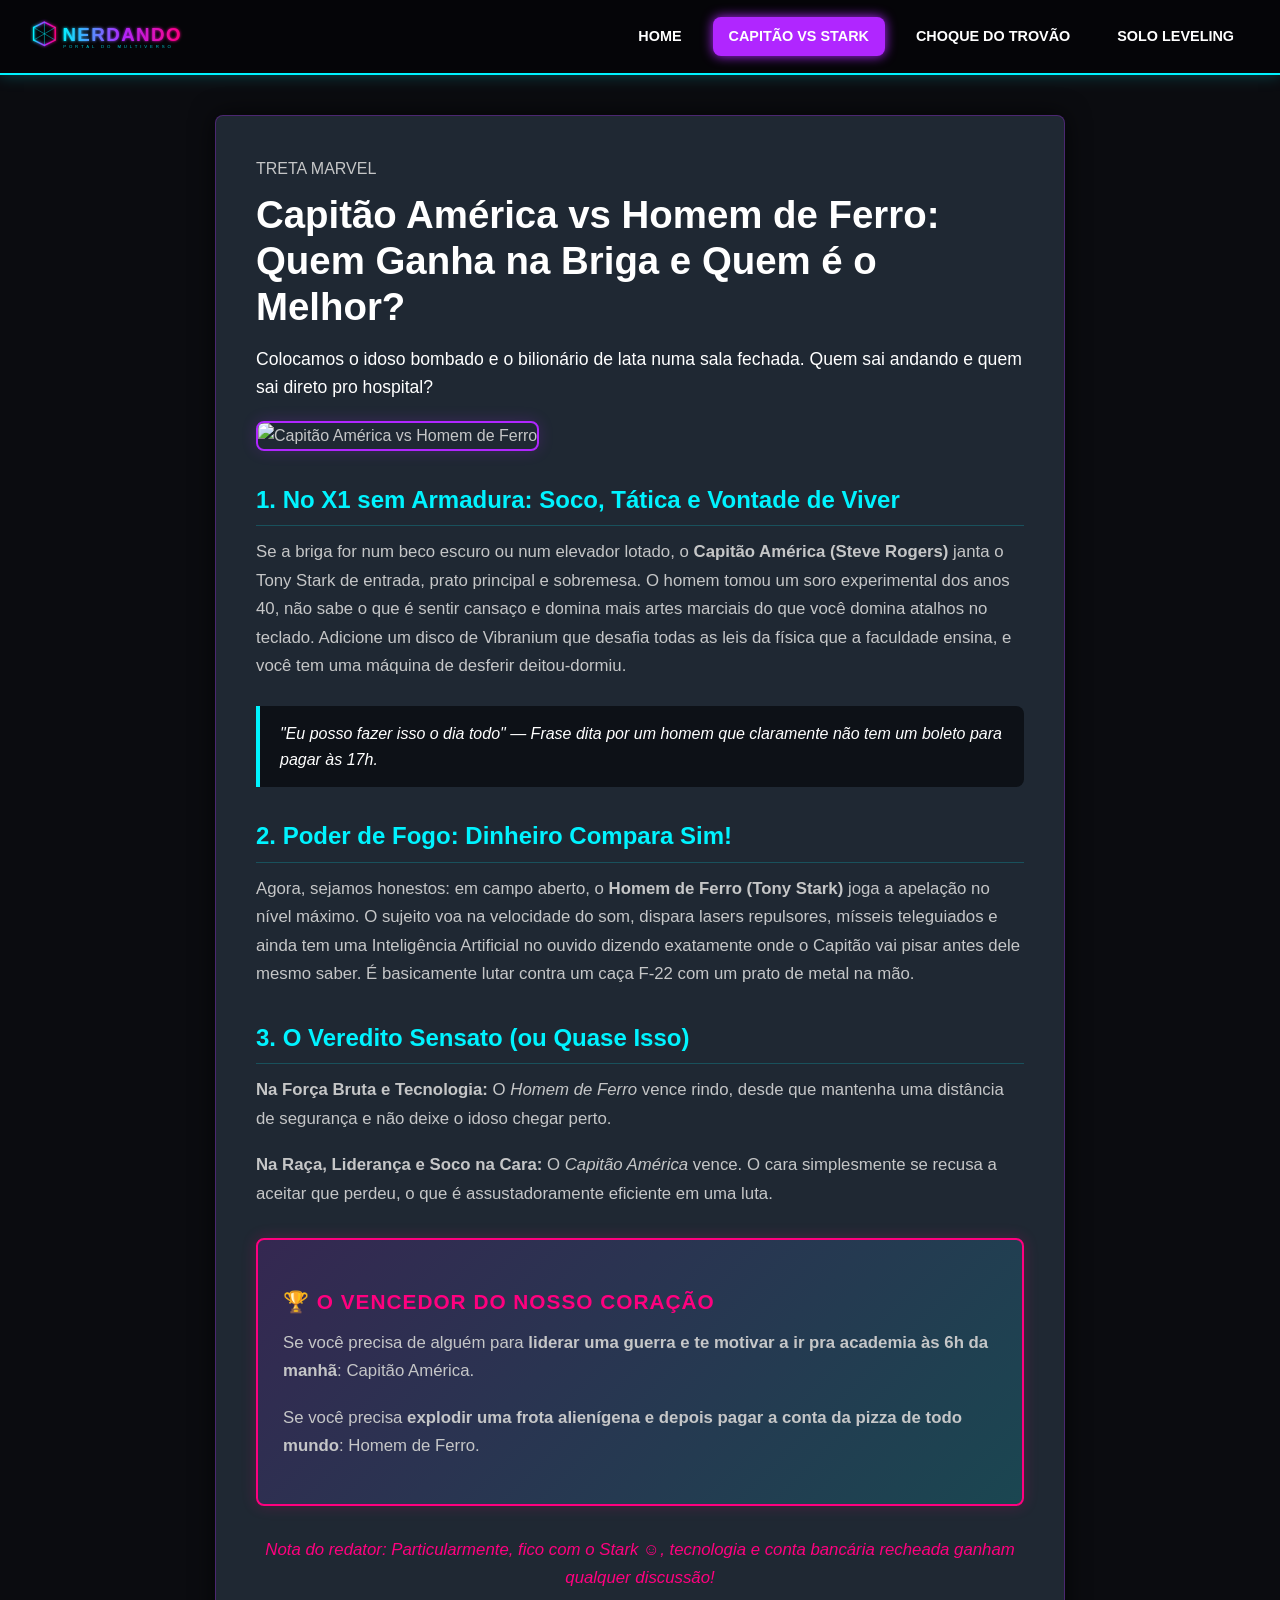
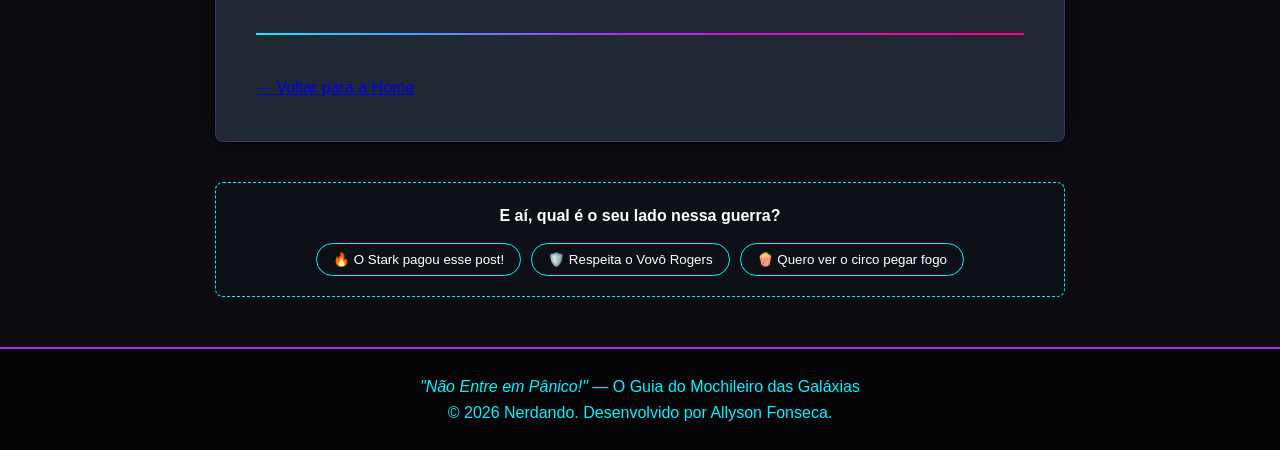
==== html/Homemvscapitao.html @ a1148876 "adicionando a home e estilizando" ====
<!DOCTYPE html>
<html lang="pt-br">
<head>
    <meta charset="UTF-8">
    <meta name="viewport" content="width=device-width, initial-scale=1.0">
    <title>Capitão América vs. Homem de Ferro: Quem é o Melhor? | NERDANDO</title>
    <link rel="stylesheet" href="../CSS/global.css">
    <link rel="stylesheet" href="../CSS/CapitaovsHomem.css">
</head>
<body>

    <header class="cabecalho-principal">
        <a href="../index.html" aria-label="Página Inicial do Nerdando">
            <img class="logo-site" src="../img/logo.svg" alt="Logo Nerdando Neon">
        </a>
        <nav class="menu-navegacao" aria-label="Menu de Navegação">
            <a href="../index.html">Home</a>
            <a href="Homemvscapitao.html" class="active">Capitão vs Stark</a>
            <a href="../pikachu.html">Choque do Trovão</a>
            <a href="../sololeveling.html">Solo Leveling</a>
        </nav>
    </header>

    <main>
        <article class="conteudo-artigo">
            <span class="etiqueta-categoria">TRETA MARVEL</span>
            <h1>Capitão América vs Homem de Ferro: Quem Ganha na Briga e Quem é o Melhor?</h1>
            <p class="introducao-materia">Colocamos o idoso bombado e o bilionário de lata numa sala fechada. Quem sai andando e quem sai direto pro hospital?</p>

            <img class="imagem-destaque" src="https://sp-ao.shortpixel.ai/client/to_webp,q_glossy,ret_img,w_802/https://hqscomcafe.com.br/wp-content/uploads/2019/05/capit%C3%A3ovshomemdeferro.jpg" alt="Capitão América vs Homem de Ferro">

            <section class="corpo-materia">
                <h2>1. No X1 sem Armadura: Soco, Tática e Vontade de Viver</h2>
                <p>Se a briga for num beco escuro ou num elevador lotado, o <strong>Capitão América (Steve Rogers)</strong> janta o Tony Stark de entrada, prato principal e sobremesa. O homem tomou um soro experimental dos anos 40, não sabe o que é sentir cansaço e domina mais artes marciais do que você domina atalhos no teclado. Adicione um disco de Vibranium que desafia todas as leis da física que a faculdade ensina, e você tem uma máquina de desferir deitou-dormiu.</p>

                <blockquote class="citacao">
                    "Eu posso fazer isso o dia todo" — Frase dita por um homem que claramente não tem um boleto para pagar às 17h.
                </blockquote>

                <h2>2. Poder de Fogo: Dinheiro Compara Sim!</h2>
                <p>Agora, sejamos honestos: em campo aberto, o <strong>Homem de Ferro (Tony Stark)</strong> joga a apelação no nível máximo. O sujeito voa na velocidade do som, dispara lasers repulsores, mísseis teleguiados e ainda tem uma Inteligência Artificial no ouvido dizendo exatamente onde o Capitão vai pisar antes dele mesmo saber. É basicamente lutar contra um caça F-22 com um prato de metal na mão.</p>

                <h2>3. O Veredito Sensato (ou Quase Isso)</h2>
                <p><strong>Na Força Bruta e Tecnologia:</strong> O <em>Homem de Ferro</em> vence rindo, desde que mantenha uma distância de segurança e não deixe o idoso chegar perto.</p>
                <p><strong>Na Raça, Liderança e Soco na Cara:</strong> O <em>Capitão América</em> vence. O cara simplesmente se recusa a aceitar que perdeu, o que é assustadoramente eficiente em uma luta.</p>

                <div class="caixa-veredito">
                    <h3>🏆 O Vencedor do Nosso Coração</h3>
                    <p>Se você precisa de alguém para <strong>liderar uma guerra e te motivar a ir pra academia às 6h da manhã</strong>: Capitão América.</p>
                    <p>Se você precisa <strong>explodir uma frota alienígena e depois pagar a conta da pizza de todo mundo</strong>: Homem de Ferro.</p>
                </div>

                <p style="text-align: center; font-style: italic; color: var(--neon-rosa);">Nota do redator: Particularmente, fico com o Stark ☺️, tecnologia e conta bancária recheada ganham qualquer discussão! </p>
            </section>

            <hr class="divisor-linha">
            <a href="../index.html" class="botao-neon">&larr; Voltar para a Home</a>
        </article>

        <div class="caixa-reacoes">
            <h4>E aí, qual é o seu lado nessa guerra?</h4>
            <div class="botoes-reacao">
                <button class="botao-reacao">🔥 O Stark pagou esse post!</button>
                <button class="botao-reacao">🛡️ Respeita o Vovô Rogers</button>
                <button class="botao-reacao">🍿 Quero ver o circo pegar fogo</button>
            </div>
        </div>
    </main>

    <footer class="rodape-site">
        <p><em>"Não Entre em Pânico!"</em> — O Guia do Mochileiro das Galáxias</p>
        <p>&copy; 2026 Nerdando. Desenvolvido por Allyson Fonseca.</p>
    </footer>

</body>
</html>
---- CSS/global.css ----
:root {
  --cor-fundo-site: #0b0c10;
  --cor-painel-card: #1f2833;
  --cor-texto-principal: #c5c6c7;
  --neon-ciano: #00f3ff;
  --neon-roxo: #b026ff;
  --neon-rosa: #ff007f;
  --arredondamento-borda: 8px;
}

* {
  box-sizing: border-box;
  margin: 0;
  padding: 0;
}

body {
  background-color: var(--cor-fundo-site);
  color: var(--cor-texto-principal);
  font-family: 'Segoe UI', Tahoma, Geneva, Verdana, sans-serif;
  line-height: 1.6;
}

.cabecalho-principal {
  display: flex;
  justify-content: space-between;
  align-items: center;
  padding: 15px 30px;
  background-color: #050508;
  border-bottom: 2px solid var(--neon-ciano);
  box-shadow: 0 0 15px rgba(0, 243, 255, 0.25);
  flex-wrap: wrap;
}

.logo-site {
  width: 180px;        
  max-width: 200px;
  height: auto;
  display: block;
}

.menu-navegacao {
  display: flex;
  gap: 15px;
}

.menu-navegacao a {
  color: #fff;
  text-decoration: none;
  padding: 8px 16px;
  border-radius: var(--arredondamento-borda);
  font-weight: bold;
  text-transform: uppercase;
  font-size: 0.9rem;
  transition: all 0.3s ease;
}

.menu-navegacao a:hover, 
.menu-navegacao a.active {
  background-color: var(--neon-roxo);
  color: #fff;
  box-shadow: 0 0 12px var(--neon-roxo);
}

.rodape-site {
  text-align: center;
  padding: 25px 20px;
  background-color: #050508;
  border-top: 2px solid var(--neon-roxo);
  margin-top: 50px;
  color: var(--neon-ciano);
}

@media (max-width: 768px) {
  .cabecalho-principal {
    flex-direction: column;
    gap: 15px;
  }
}
---- CSS/CapitaovsHomem.css ----
.conteudo-artigo {
  max-width: 850px;
  margin: 40px auto;
  background-color: var(--cor-painel-card);
  padding: 40px;
  border-radius: var(--arredondamento-borda);
  box-shadow: 0 0 25px rgba(0, 0, 0, 0.7);
  border: 1px solid rgba(176, 38, 255, 0.3);
}

.metadados-materia {
  display: flex;
  align-items: center;
  gap: 15px;
  font-size: 0.85rem;
  color: var(--cor-texto-principal);
  margin: 10px 0 20px 0;
  border-bottom: 1px solid rgba(255, 255, 255, 0.1);
  padding-bottom: 12px;
}

.metadados-materia .autor {
  color: var(--neon-ciano);
  font-weight: bold;
}

.conteudo-artigo h1 {
  color: #fff;
  font-size: 2.4rem;
  line-height: 1.2;
  margin-top: 10px;
}

.subtitulo-materia {
  font-size: 1.2rem;
  color: var(--cor-texto-principal);
  border-left: 4px solid var(--neon-rosa);
  padding-left: 15px;
  margin: 15px 0 25px 0;
  font-style: italic;
}

.introducao-materia {
  font-size: 1.1rem;
  color: #fff;
  margin: 15px 0 20px 0;
}

.caixa-imagem {
  margin: 25px 0;
}

.imagem-destaque {
  width: 100%;
  max-height: 420px;
  object-fit: cover;
  border-radius: var(--arredondamento-borda);
  border: 2px solid var(--neon-roxo);
  box-shadow: 0 0 15px rgba(176, 38, 255, 0.2);
}

.legenda-imagem {
  font-size: 0.8rem;
  color: #888;
  text-align: right;
  margin-top: 6px;
}

.corpo-materia h2 {
  color: var(--neon-ciano);
  margin: 30px 0 12px 0;
  font-size: 1.5rem;
  border-bottom: 1px solid rgba(0, 243, 255, 0.2);
  padding-bottom: 6px;
}

.corpo-materia h3 {
  color: var(--neon-rosa);
  margin: 20px 0 10px 0;
}

.corpo-materia p {
  margin-bottom: 18px;
  font-size: 1.05rem;
  line-height: 1.7;
}

blockquote.citacao {
  background-color: #0d1117;
  border-left: 4px solid var(--neon-ciano);
  padding: 15px 20px;
  margin: 25px 0;
  border-radius: 0 var(--arredondamento-borda) var(--arredondamento-borda) 0;
  font-style: italic;
  color: #fff;
}

.tabela-comparativa {
  width: 100%;
  border-collapse: collapse;
  margin: 25px 0;
  background-color: #121824;
  border-radius: var(--arredondamento-borda);
  overflow: hidden;
  border: 1px solid rgba(0, 243, 255, 0.2);
}

.tabela-comparativa th {
  background-color: #050508;
  color: var(--neon-ciano);
  padding: 12px;
  text-transform: uppercase;
  font-size: 0.9rem;
}

.tabela-comparativa td {
  padding: 12px;
  border-top: 1px solid rgba(255, 255, 255, 0.05);
  text-align: center;
  font-size: 0.95rem;
}

.tabela-comparativa tr:nth-child(even) {
  background-color: rgba(255, 255, 255, 0.02);
}

.caixa-veredito {
  background: linear-gradient(135deg, rgba(176, 38, 255, 0.15), rgba(0, 243, 255, 0.15));
  border: 2px solid var(--neon-rosa);
  border-radius: var(--arredondamento-borda);
  padding: 25px;
  margin: 30px 0;
  box-shadow: 0 0 15px rgba(255, 0, 127, 0.2);
}

.caixa-veredito h3 {
  color: var(--neon-rosa);
  margin-bottom: 10px;
  font-size: 1.3rem;
  text-transform: uppercase;
  letter-spacing: 1px;
}

.divisor-linha {
  border: 0;
  height: 2px;
  background: linear-gradient(to right, var(--neon-ciano), var(--neon-roxo), var(--neon-rosa));
  margin: 40px 0;
}

.caixa-reacoes {
  max-width: 850px;
  margin: 30px auto;
  text-align: center;
  padding: 20px;
  background-color: #0d1117;
  border-radius: var(--arredondamento-borda);
  border: 1px dashed var(--neon-ciano);
}

.caixa-reacoes h4 {
  color: #fff;
  margin-bottom: 15px;
}

.botoes-reacao {
  display: flex;
  justify-content: center;
  gap: 10px;
  flex-wrap: wrap;
}

.botao-reacao {
  background: transparent;
  border: 1px solid var(--neon-ciano);
  color: #fff;
  padding: 8px 16px;
  border-radius: 20px;
  cursor: pointer;
  transition: all 0.3s ease;
}

.botao-reacao:hover {
  background-color: var(--neon-ciano);
  color: #000;
  font-weight: bold;
  box-shadow: 0 0 10px var(--neon-ciano);
}
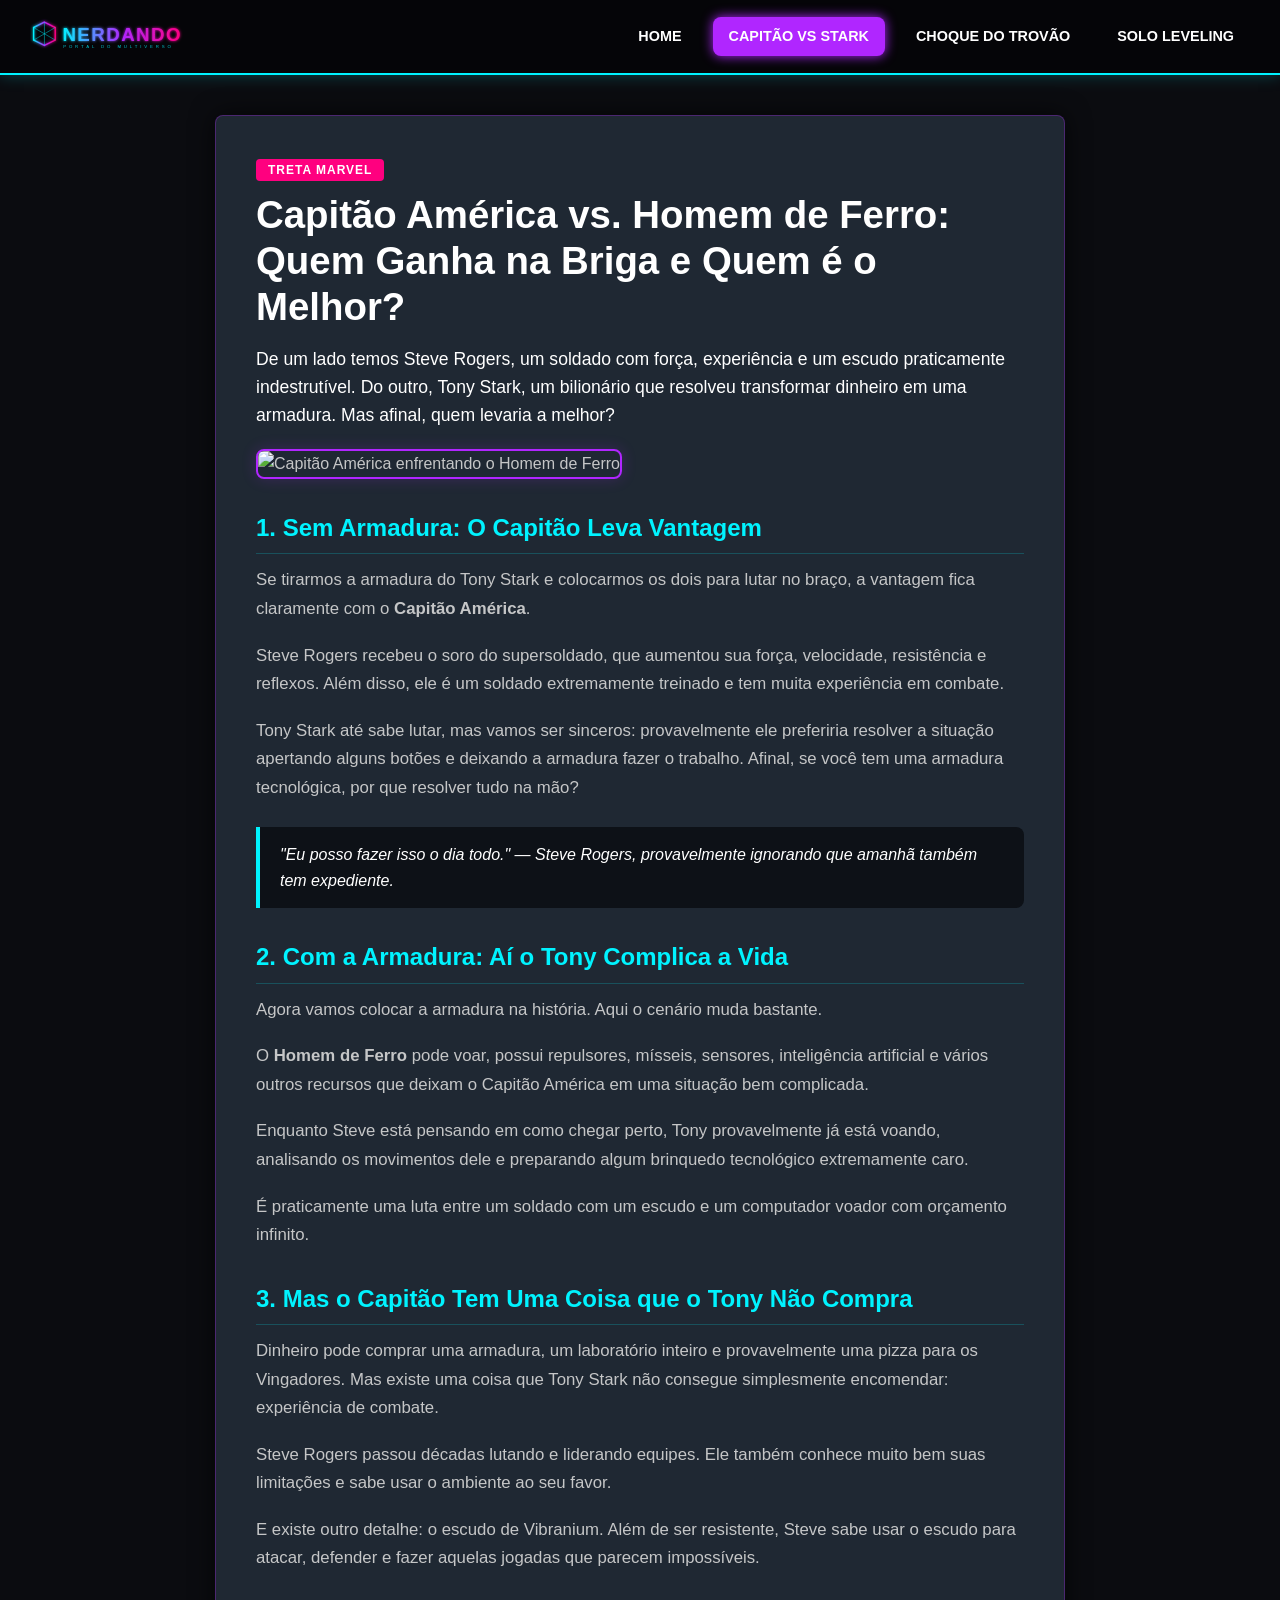
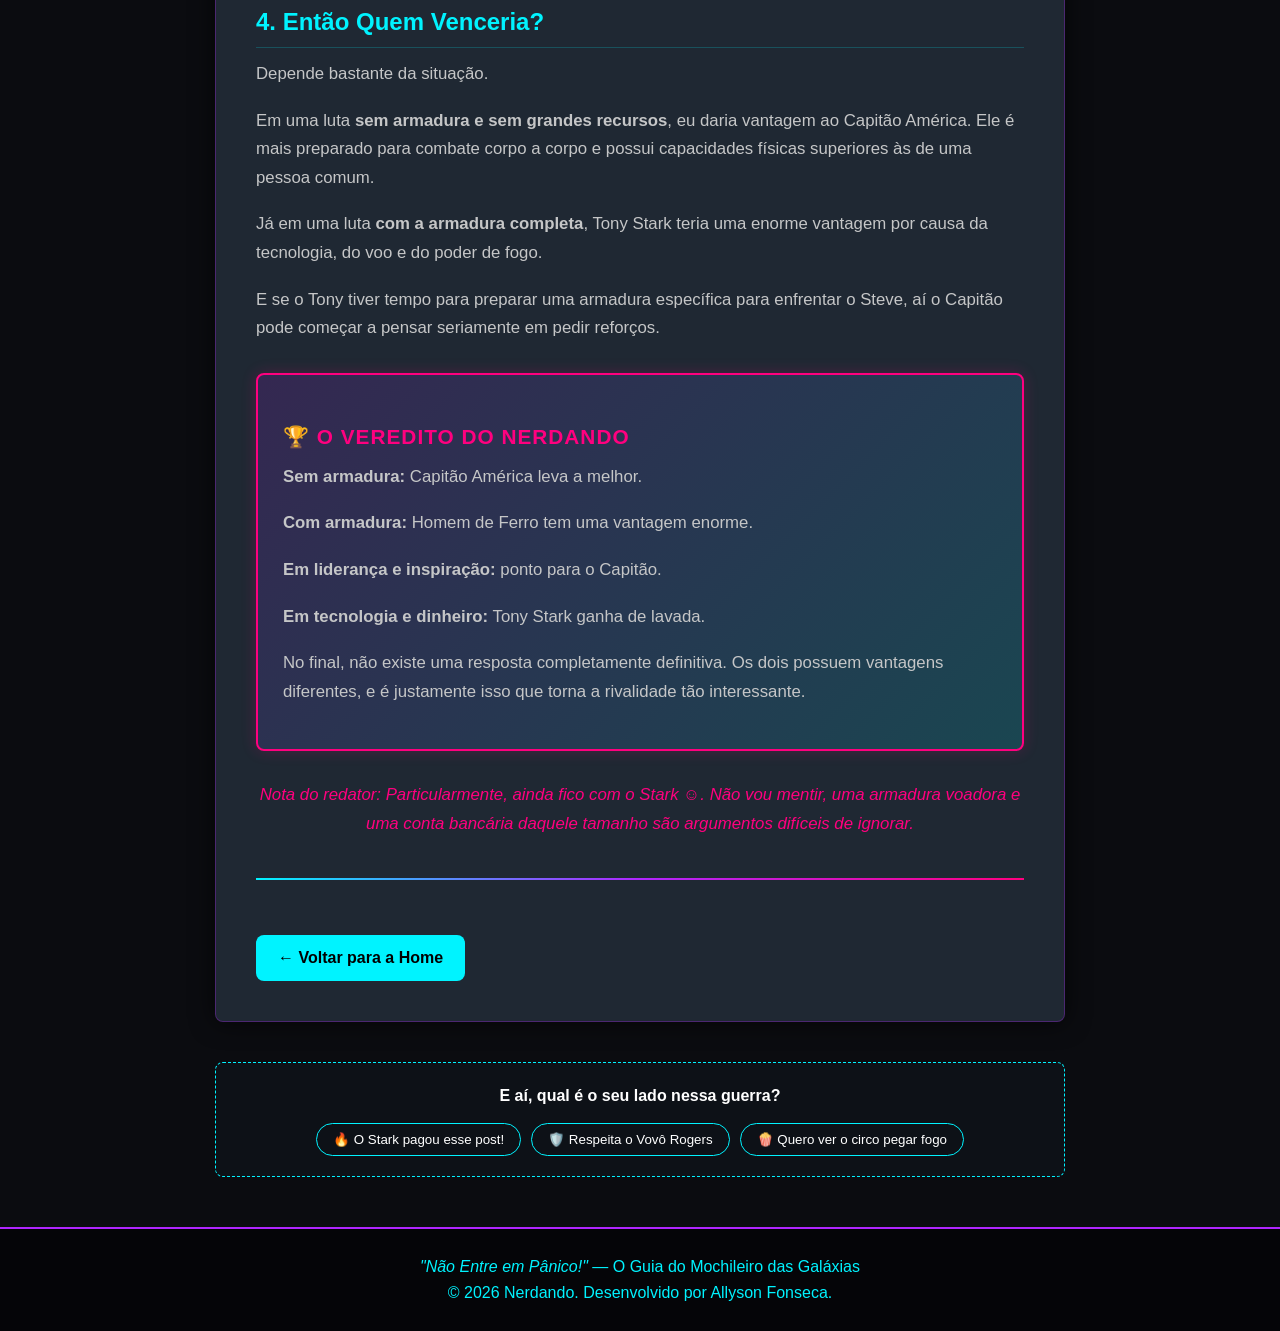
==== commit 9506b66d: "melhorias finais" ====
--- a/html/Homemvscapitao.html
+++ b/html/Homemvscapitao.html
@@ -5,52 +5,71 @@
     <meta name="viewport" content="width=device-width, initial-scale=1.0">
     <title>Capitão América vs. Homem de Ferro: Quem é o Melhor? | NERDANDO</title>
     <link rel="stylesheet" href="../CSS/global.css">
-    <link rel="stylesheet" href="../CSS/CapitaovsHomem.css">
+    <link rel="stylesheet" href="../CSS/noticias.css">
+    <link rel="stylesheet" href="../CSS/style.css">
 </head>
 <body>
 
     <header class="cabecalho-principal">
-        <a href="../index.html" aria-label="Página Inicial do Nerdando">
-            <img class="logo-site" src="../img/logo.svg" alt="Logo Nerdando Neon">
+    <a href="index.html" aria-label="Página inicial do Nerdando">
+        <img
+            class="logo-site"
+            src="../img/logo.svg"
+            alt="Logo do Nerdando">
         </a>
         <nav class="menu-navegacao" aria-label="Menu de Navegação">
             <a href="../index.html">Home</a>
             <a href="Homemvscapitao.html" class="active">Capitão vs Stark</a>
-            <a href="../pikachu.html">Choque do Trovão</a>
-            <a href="../sololeveling.html">Solo Leveling</a>
+            <a href="pikachu.html">Choque do Trovão</a>
+            <a href="sololeveling.html">Solo Leveling</a>
         </nav>
     </header>
 
     <main>
         <article class="conteudo-artigo">
             <span class="etiqueta-categoria">TRETA MARVEL</span>
-            <h1>Capitão América vs Homem de Ferro: Quem Ganha na Briga e Quem é o Melhor?</h1>
-            <p class="introducao-materia">Colocamos o idoso bombado e o bilionário de lata numa sala fechada. Quem sai andando e quem sai direto pro hospital?</p>
+            <h1>Capitão América vs. Homem de Ferro: Quem Ganha na Briga e Quem é o Melhor?</h1>
+            <p class="introducao-materia">De um lado temos Steve Rogers, um soldado com força, experiência e um escudo praticamente indestrutível. Do outro, Tony Stark, um bilionário que resolveu transformar dinheiro em uma armadura. Mas afinal, quem levaria a melhor?</p>
 
-            <img class="imagem-destaque" src="https://sp-ao.shortpixel.ai/client/to_webp,q_glossy,ret_img,w_802/https://hqscomcafe.com.br/wp-content/uploads/2019/05/capit%C3%A3ovshomemdeferro.jpg" alt="Capitão América vs Homem de Ferro">
+            <img class="imagem-destaque" src="https://sp-ao.shortpixel.ai/client/to_webp,q_glossy,ret_img,w_802/https://hqscomcafe.com.br/wp-content/uploads/2019/05/capit%C3%A3ovshomemdeferro.jpg" alt="Capitão América enfrentando o Homem de Ferro">
 
             <section class="corpo-materia">
-                <h2>1. No X1 sem Armadura: Soco, Tática e Vontade de Viver</h2>
-                <p>Se a briga for num beco escuro ou num elevador lotado, o <strong>Capitão América (Steve Rogers)</strong> janta o Tony Stark de entrada, prato principal e sobremesa. O homem tomou um soro experimental dos anos 40, não sabe o que é sentir cansaço e domina mais artes marciais do que você domina atalhos no teclado. Adicione um disco de Vibranium que desafia todas as leis da física que a faculdade ensina, e você tem uma máquina de desferir deitou-dormiu.</p>
+                <h2>1. Sem Armadura: O Capitão Leva Vantagem</h2>
+                <p>Se tirarmos a armadura do Tony Stark e colocarmos os dois para lutar no braço, a vantagem fica claramente com o <strong>Capitão América</strong>.</p>
+                <p>Steve Rogers recebeu o soro do supersoldado, que aumentou sua força, velocidade, resistência e reflexos. Além disso, ele é um soldado extremamente treinado e tem muita experiência em combate.</p>
+                <p>Tony Stark até sabe lutar, mas vamos ser sinceros: provavelmente ele preferiria resolver a situação apertando alguns botões e deixando a armadura fazer o trabalho. Afinal, se você tem uma armadura tecnológica, por que resolver tudo na mão?</p>
 
                 <blockquote class="citacao">
-                    "Eu posso fazer isso o dia todo" — Frase dita por um homem que claramente não tem um boleto para pagar às 17h.
+                    "Eu posso fazer isso o dia todo." — Steve Rogers, provavelmente ignorando que amanhã também tem expediente.
                 </blockquote>
 
-                <h2>2. Poder de Fogo: Dinheiro Compara Sim!</h2>
-                <p>Agora, sejamos honestos: em campo aberto, o <strong>Homem de Ferro (Tony Stark)</strong> joga a apelação no nível máximo. O sujeito voa na velocidade do som, dispara lasers repulsores, mísseis teleguiados e ainda tem uma Inteligência Artificial no ouvido dizendo exatamente onde o Capitão vai pisar antes dele mesmo saber. É basicamente lutar contra um caça F-22 com um prato de metal na mão.</p>
+                <h2>2. Com a Armadura: Aí o Tony Complica a Vida</h2>
+                <p>Agora vamos colocar a armadura na história. Aqui o cenário muda bastante.</p>
+                <p>O <strong>Homem de Ferro</strong> pode voar, possui repulsores, mísseis, sensores, inteligência artificial e vários outros recursos que deixam o Capitão América em uma situação bem complicada.</p>
+                <p>Enquanto Steve está pensando em como chegar perto, Tony provavelmente já está voando, analisando os movimentos dele e preparando algum brinquedo tecnológico extremamente caro.</p>
+                <p>É praticamente uma luta entre um soldado com um escudo e um computador voador com orçamento infinito.</p>
 
-                <h2>3. O Veredito Sensato (ou Quase Isso)</h2>
-                <p><strong>Na Força Bruta e Tecnologia:</strong> O <em>Homem de Ferro</em> vence rindo, desde que mantenha uma distância de segurança e não deixe o idoso chegar perto.</p>
-                <p><strong>Na Raça, Liderança e Soco na Cara:</strong> O <em>Capitão América</em> vence. O cara simplesmente se recusa a aceitar que perdeu, o que é assustadoramente eficiente em uma luta.</p>
+                <h2>3. Mas o Capitão Tem Uma Coisa que o Tony Não Compra</h2>
+                <p>Dinheiro pode comprar uma armadura, um laboratório inteiro e provavelmente uma pizza para os Vingadores. Mas existe uma coisa que Tony Stark não consegue simplesmente encomendar: experiência de combate.</p>
+                <p>Steve Rogers passou décadas lutando e liderando equipes. Ele também conhece muito bem suas limitações e sabe usar o ambiente ao seu favor.</p>
+                <p>E existe outro detalhe: o escudo de Vibranium. Além de ser resistente, Steve sabe usar o escudo para atacar, defender e fazer aquelas jogadas que parecem impossíveis.</p>
+
+                <h2>4. Então Quem Venceria?</h2>
+                <p>Depende bastante da situação.</p>
+                <p>Em uma luta <strong>sem armadura e sem grandes recursos</strong>, eu daria vantagem ao Capitão América. Ele é mais preparado para combate corpo a corpo e possui capacidades físicas superiores às de uma pessoa comum.</p>
+                <p>Já em uma luta <strong>com a armadura completa</strong>, Tony Stark teria uma enorme vantagem por causa da tecnologia, do voo e do poder de fogo.</p>
+                <p>E se o Tony tiver tempo para preparar uma armadura específica para enfrentar o Steve, aí o Capitão pode começar a pensar seriamente em pedir reforços.</p>
 
                 <div class="caixa-veredito">
-                    <h3>🏆 O Vencedor do Nosso Coração</h3>
-                    <p>Se você precisa de alguém para <strong>liderar uma guerra e te motivar a ir pra academia às 6h da manhã</strong>: Capitão América.</p>
-                    <p>Se você precisa <strong>explodir uma frota alienígena e depois pagar a conta da pizza de todo mundo</strong>: Homem de Ferro.</p>
+                    <h3>🏆 O Veredito do Nerdando</h3>
+                    <p><strong>Sem armadura:</strong> Capitão América leva a melhor.</p>
+                    <p><strong>Com armadura:</strong> Homem de Ferro tem uma vantagem enorme.</p>
+                    <p><strong>Em liderança e inspiração:</strong> ponto para o Capitão.</p>
+                    <p><strong>Em tecnologia e dinheiro:</strong> Tony Stark ganha de lavada.</p>
+                    <p>No final, não existe uma resposta completamente definitiva. Os dois possuem vantagens diferentes, e é justamente isso que torna a rivalidade tão interessante.</p>
                 </div>
 
-                <p style="text-align: center; font-style: italic; color: var(--neon-rosa);">Nota do redator: Particularmente, fico com o Stark ☺️, tecnologia e conta bancária recheada ganham qualquer discussão! </p>
+                <p style="text-align: center; font-style: italic; color: var(--neon-rosa);">Nota do redator: Particularmente, ainda fico com o Stark ☺️. Não vou mentir, uma armadura voadora e uma conta bancária daquele tamanho são argumentos difíceis de ignorar.</p>
             </section>
 
             <hr class="divisor-linha">
--- a/CSS/noticias.css
+++ b/CSS/noticias.css
@@ -0,0 +1,201 @@
+.conteudo-artigo {
+  max-width: 850px;
+  margin: 40px auto;
+  background-color: var(--cor-painel-card);
+  padding: 40px;
+  border-radius: var(--arredondamento-borda);
+  box-shadow: 0 0 25px rgba(0, 0, 0, 0.7);
+  border: 1px solid rgba(176, 38, 255, 0.3);
+}
+
+.metadados-materia {
+  display: flex;
+  align-items: center;
+  gap: 15px;
+  font-size: 0.85rem;
+  color: var(--cor-texto-principal);
+  margin: 10px 0 20px 0;
+  border-bottom: 1px solid rgba(255, 255, 255, 0.1);
+  padding-bottom: 12px;
+}
+
+.metadados-materia .autor {
+  color: var(--neon-ciano);
+  font-weight: bold;
+}
+
+.conteudo-artigo h1 {
+  color: #fff;
+  font-size: 2.4rem;
+  line-height: 1.2;
+  margin-top: 10px;
+}
+
+.subtitulo-materia {
+  font-size: 1.2rem;
+  color: var(--cor-texto-principal);
+  border-left: 4px solid var(--neon-rosa);
+  padding-left: 15px;
+  margin: 15px 0 25px 0;
+  font-style: italic;
+}
+
+.introducao-materia {
+  font-size: 1.1rem;
+  color: #fff;
+  margin: 15px 0 20px 0;
+}
+
+.caixa-imagem {
+  margin: 25px 0;
+}
+
+.imagem-destaque {
+  width: 100%;
+  max-height: 420px;
+  object-fit: cover;
+  border-radius: var(--arredondamento-borda);
+  border: 2px solid var(--neon-roxo);
+  box-shadow: 0 0 15px rgba(176, 38, 255, 0.2);
+}
+
+.legenda-imagem {
+  font-size: 0.8rem;
+  color: #888;
+  text-align: right;
+  margin-top: 6px;
+}
+
+.corpo-materia h2 {
+  color: var(--neon-ciano);
+  margin: 30px 0 12px 0;
+  font-size: 1.5rem;
+  border-bottom: 1px solid rgba(0, 243, 255, 0.2);
+  padding-bottom: 6px;
+}
+
+.corpo-materia h3 {
+  color: var(--neon-rosa);
+  margin: 20px 0 10px 0;
+}
+
+.corpo-materia p {
+  margin-bottom: 18px;
+  font-size: 1.05rem;
+  line-height: 1.7;
+}
+
+blockquote.citacao {
+  background-color: #0d1117;
+  border-left: 4px solid var(--neon-ciano);
+  padding: 15px 20px;
+  margin: 25px 0;
+  border-radius: 0 var(--arredondamento-borda) var(--arredondamento-borda) 0;
+  font-style: italic;
+  color: #fff;
+}
+
+.tabela-comparativa {
+  width: 100%;
+  border-collapse: collapse;
+  margin: 25px 0;
+  background-color: #121824;
+  border-radius: var(--arredondamento-borda);
+  overflow: hidden;
+  border: 1px solid rgba(0, 243, 255, 0.2);
+}
+
+.tabela-comparativa th {
+  background-color: #050508;
+  color: var(--neon-ciano);
+  padding: 12px;
+  text-transform: uppercase;
+  font-size: 0.9rem;
+}
+
+.tabela-comparativa td {
+  padding: 12px;
+  border-top: 1px solid rgba(255, 255, 255, 0.05);
+  text-align: center;
+  font-size: 0.95rem;
+}
+
+.tabela-comparativa tr:nth-child(even) {
+  background-color: rgba(255, 255, 255, 0.02);
+}
+
+.caixa-veredito {
+  background: linear-gradient(135deg, rgba(176, 38, 255, 0.15), rgba(0, 243, 255, 0.15));
+  border: 2px solid var(--neon-rosa);
+  border-radius: var(--arredondamento-borda);
+  padding: 25px;
+  margin: 30px 0;
+  box-shadow: 0 0 15px rgba(255, 0, 127, 0.2);
+}
+
+.caixa-veredito h3 {
+  color: var(--neon-rosa);
+  margin-bottom: 10px;
+  font-size: 1.3rem;
+  text-transform: uppercase;
+  letter-spacing: 1px;
+}
+
+.divisor-linha {
+  border: 0;
+  height: 2px;
+  background: linear-gradient(to right, var(--neon-ciano), var(--neon-roxo), var(--neon-rosa));
+  margin: 40px 0;
+}
+
+.caixa-reacoes {
+  max-width: 850px;
+  margin: 30px auto;
+  text-align: center;
+  padding: 20px;
+  background-color: #0d1117;
+  border-radius: var(--arredondamento-borda);
+  border: 1px dashed var(--neon-ciano);
+}
+
+.caixa-reacoes h4 {
+  color: #fff;
+  margin-bottom: 15px;
+}
+
+.botoes-reacao {
+  display: flex;
+  justify-content: center;
+  gap: 10px;
+  flex-wrap: wrap;
+}
+
+.botao-reacao {
+  background: transparent;
+  border: 1px solid var(--neon-ciano);
+  color: #fff;
+  padding: 8px 16px;
+  border-radius: 20px;
+  cursor: pointer;
+  transition: all 0.3s ease;
+}
+
+.botao-reacao:hover {
+  background-color: var(--neon-ciano);
+  color: #000;
+  font-weight: bold;
+  box-shadow: 0 0 10px var(--neon-ciano);
+}
+
+.video-materia {
+    margin: 30px 0;
+    text-align: center;
+}
+
+.video-materia iframe {
+    width: 100%;
+    max-width: 560px;
+    border-radius: var(--arredondamento-borda);
+    border: 1px solid var(--neon-roxo);
+    box-shadow: 0 0 15px rgba(176, 38, 255, 0.2);
+}
--- a/CSS/style.css
+++ b/CSS/style.css
@@ -0,0 +1,112 @@
+.banner-destaque {
+  background: linear-gradient(rgba(11, 12, 16, 0.75), rgba(11, 12, 16, 0.9)), 
+              url('https://sp-ao.shortpixel.ai/client/to_webp,q_glossy,ret_img,w_802/https://hqscomcafe.com.br/wp-content/uploads/2019/05/capit%C3%A3ovshomemdeferro.jpg') center/cover;
+  padding: 70px 20px;
+  text-align: center;
+  border-bottom: 2px solid var(--neon-rosa);
+}
+
+.banner-conteudo {
+  max-width: 800px;
+  margin: 0 auto;
+}
+
+.etiqueta-categoria {
+  background-color: var(--neon-rosa);
+  color: #fff;
+  padding: 4px 12px;
+  font-size: 12px;
+  font-weight: bold;
+  border-radius: 4px;
+  letter-spacing: 1px;
+}
+
+.banner-destaque h1 {
+  font-size: 2.2rem;
+  color: #fff;
+  margin: 15px 0;
+  text-shadow: 0 0 8px rgba(255, 255, 255, 0.3);
+}
+
+.botao-neon {
+  display: inline-block;
+  margin-top: 15px;
+  padding: 10px 22px;
+  background-color: var(--neon-ciano);
+  color: #000;
+  text-decoration: none;
+  font-weight: bold;
+  border-radius: var(--arredondamento-borda);
+  transition: all 0.3s ease;
+}
+
+.botao-neon:hover {
+  background-color: var(--neon-rosa);
+  color: #fff;
+  box-shadow: 0 0 15px var(--neon-rosa);
+}
+
+.secao-noticias {
+  max-width: 1100px;
+  margin: 40px auto;
+  padding: 0 20px;
+}
+
+.secao-noticias h2 {
+  color: var(--neon-ciano);
+  margin-bottom: 25px;
+  text-shadow: 0 0 6px var(--neon-ciano);
+}
+
+.grade-cards {
+  display: grid;
+  grid-template-columns: repeat(auto-fit, minmax(280px, 1fr));
+  gap: 25px;
+}
+
+.card-noticia {
+  background-color: var(--cor-painel-card);
+  border-radius: var(--arredondamento-borda);
+  overflow: hidden;
+  border: 1px solid rgba(0, 243, 255, 0.2);
+  transition: transform 0.3s ease, border-color 0.3s ease;
+}
+
+.card-noticia:hover {
+  transform: translateY(-5px);
+  border-color: var(--neon-rosa);
+}
+
+.card-noticia img {
+  width: 100%;
+  height: 200px;
+  object-fit: cover;
+}
+
+.card-conteudo {
+  padding: 20px;
+}
+
+.etiqueta-card {
+  color: var(--neon-ciano);
+  font-size: 11px;
+  font-weight: bold;
+  letter-spacing: 1px;
+}
+
+.card-conteudo h3 {
+  color: #fff;
+  margin: 10px 0;
+}
+
+.link-noticia {
+  display: inline-block;
+  margin-top: 12px;
+  color: var(--neon-ciano);
+  text-decoration: none;
+  font-weight: bold;
+}
+
+.link-noticia:hover {
+  color: var(--neon-rosa);
+}
